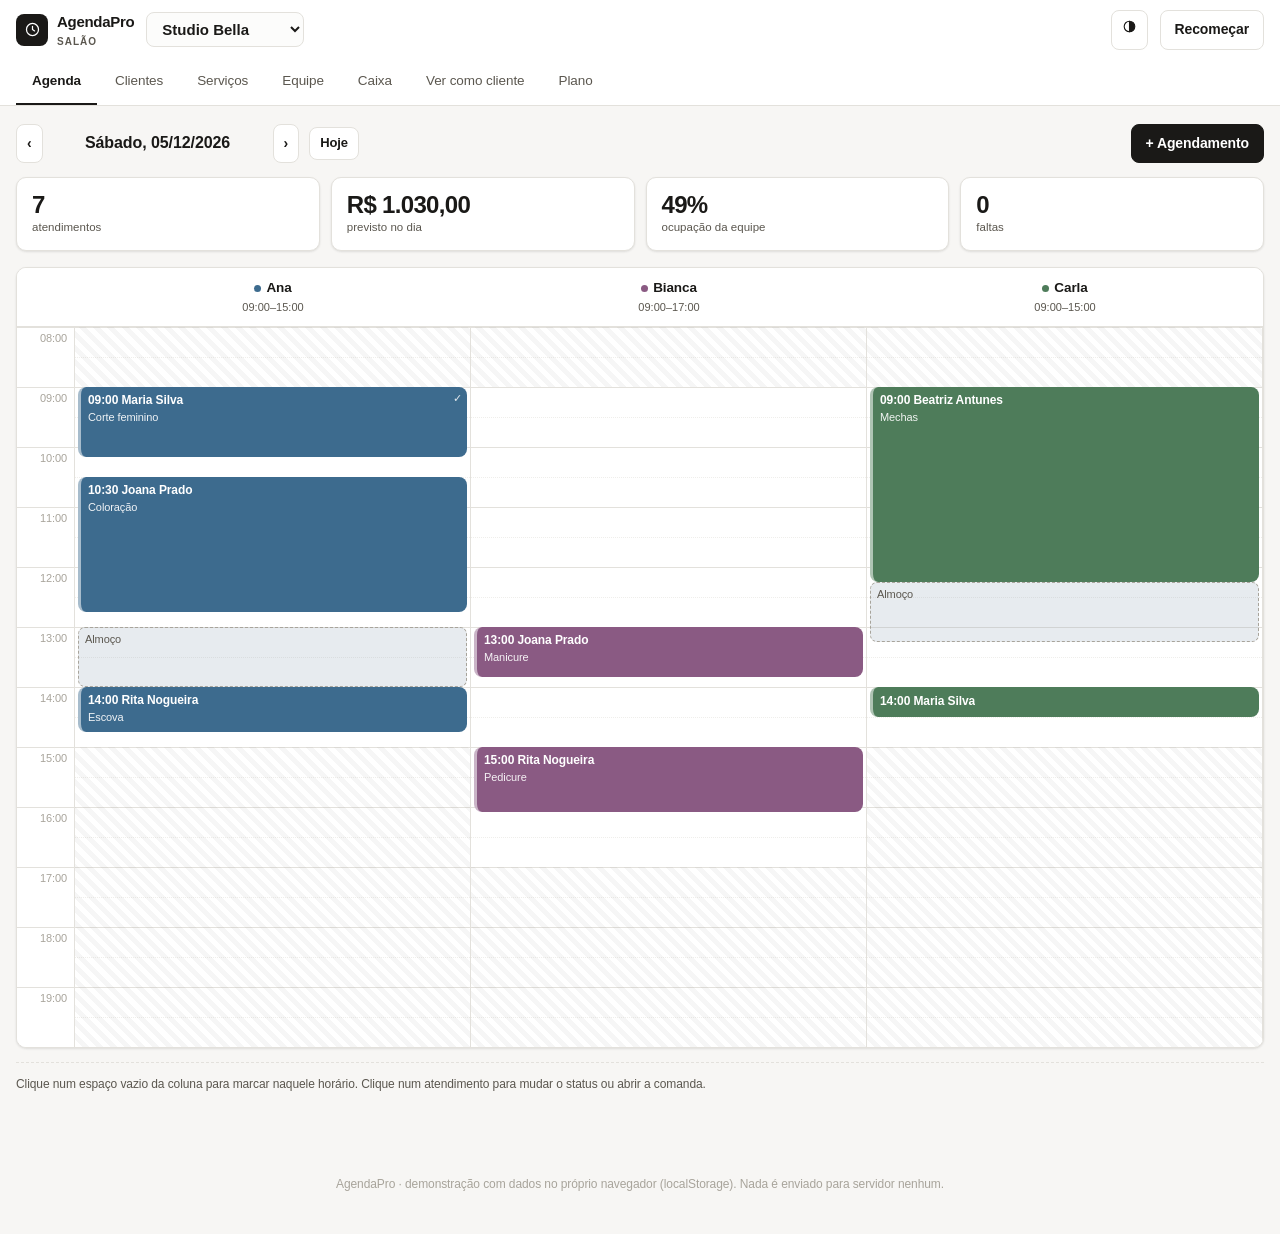
==== index.html @ 348e8862 "AgendaPro: agenda para salão, barbearia, manicure e estética Primeiro commit num repositório próprio" ====
<!DOCTYPE html>
<html lang="pt-BR">
<head>
<meta charset="UTF-8" />
<meta name="viewport" content="width=device-width, initial-scale=1" />
<title>AgendaPro</title>
<meta name="theme-color" content="#FFFFFF" />
<link rel="manifest" href="manifest.webmanifest" />
<link rel="icon" type="image/png" href="icones/icone-192.png" />
<link rel="apple-touch-icon" href="icones/apple-touch-icon.png" />
<!-- A raiz só encaminha para o app. Mesmo arranjo do AdminPro: quem digita o
     domínio cai direto na agenda, sem página intermediária. O <meta refresh>
     fica como rede para navegador com JavaScript desligado. -->
<meta http-equiv="refresh" content="0; url=app.html" />
<script>location.replace('app.html');</script>
<style>
  body{
    margin:0;height:100vh;display:grid;place-items:center;
    font:15px system-ui,-apple-system,"Segoe UI",Roboto,sans-serif;
    background:#F7F6F4;color:#5B574F;
  }
  a{color:#0C7568;font-weight:600}
</style>
</head>
<body>
  <p>Abrindo o AgendaPro… <a href="app.html">entrar agora</a></p>
</body>
</html>
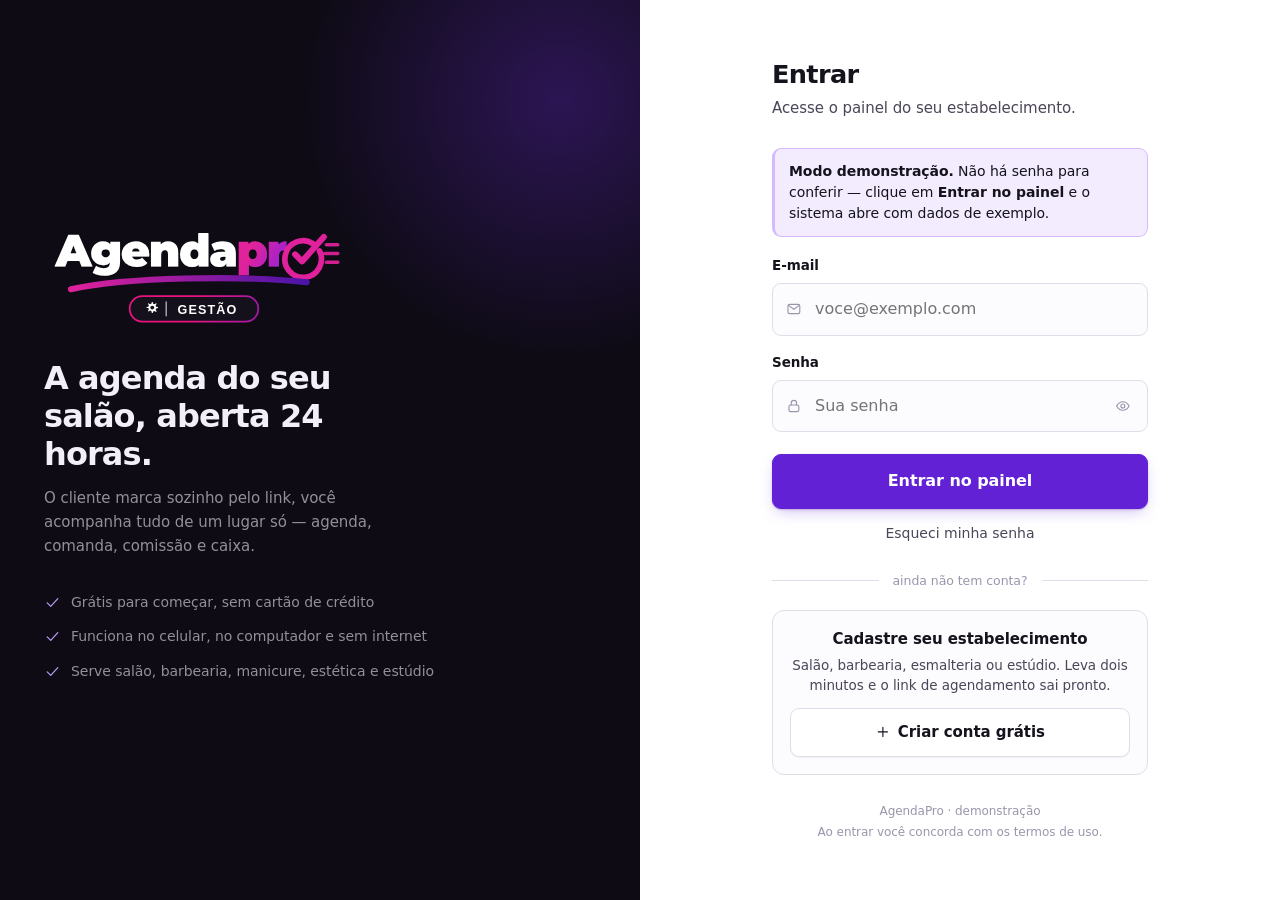
==== commit 4fc07674: "Tela de entrada, e o menu deixa de ser um "+" O botão do menu no celular Era o ícone de "+", que diz" ====
--- a/index.html
+++ b/index.html
@@ -11,8 +11,8 @@
 <!-- A raiz só encaminha para o app. Mesmo arranjo do AdminPro: quem digita o
      domínio cai direto na agenda, sem página intermediária. O <meta refresh>
      fica como rede para navegador com JavaScript desligado. -->
-<meta http-equiv="refresh" content="0; url=app.html" />
-<script>location.replace('app.html');</script>
+<meta http-equiv="refresh" content="0; url=entrar.html" />
+<script>location.replace('entrar.html');</script>
 <style>
   body{
     margin:0;height:100vh;display:grid;place-items:center;
@@ -23,6 +23,6 @@
 </style>
 </head>
 <body>
-  <p>Abrindo o AgendaPro… <a href="app.html">entrar agora</a></p>
+  <p>Abrindo o AgendaPro… <a href="entrar.html">entrar agora</a></p>
 </body>
 </html>
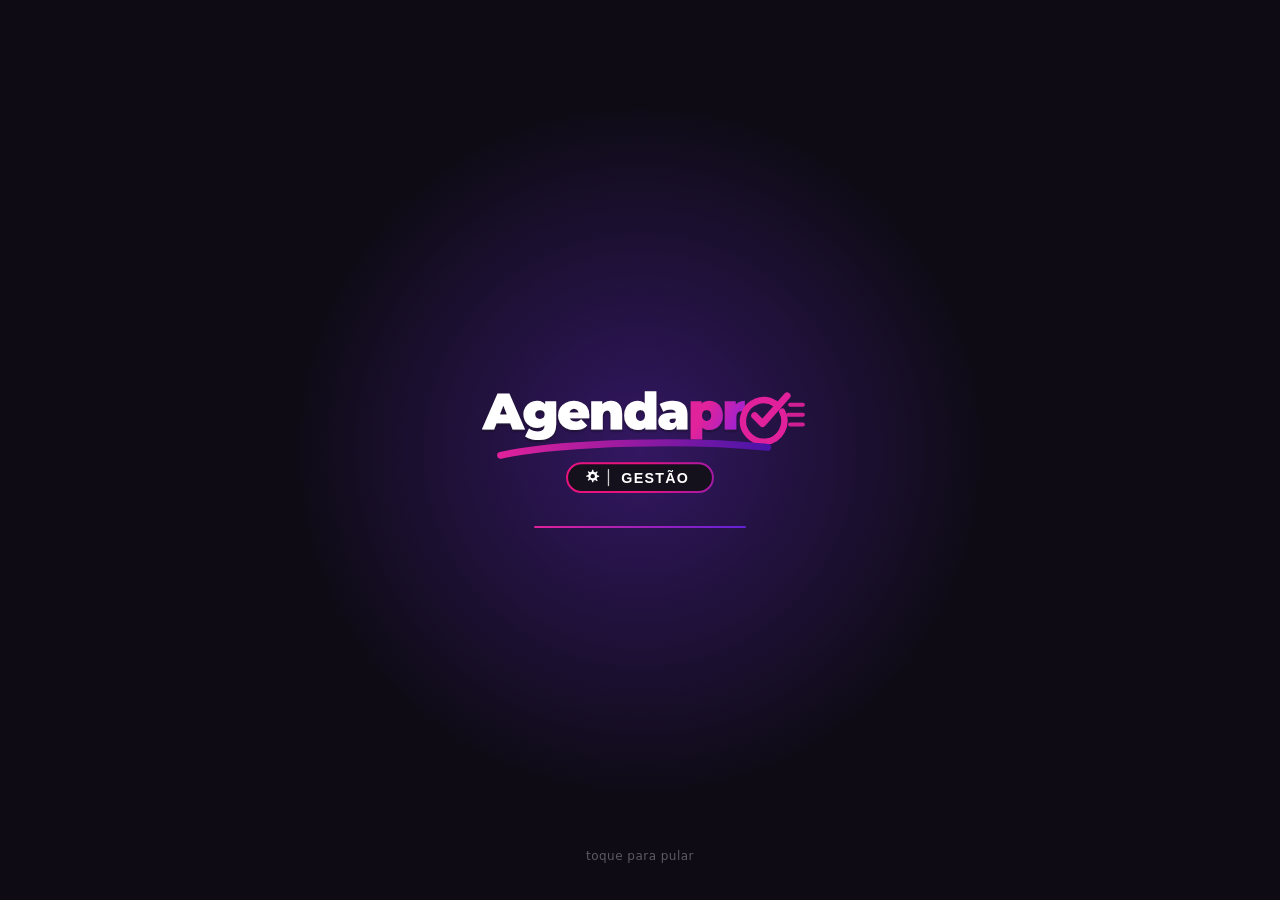
==== commit 740d8892: "O link do e-mail perdia o token na porta de entrada Mandar o `redirect_to` não basta: o Supabase só " ====
--- a/index.html
+++ b/index.html
@@ -12,7 +12,35 @@
      domínio cai direto na agenda, sem página intermediária. O <meta refresh>
      fica como rede para navegador com JavaScript desligado. -->
 <meta http-equiv="refresh" content="0; url=entrar.html" />
-<script>location.replace('entrar.html');</script>
+<script>
+/* ── O LINK DO E-MAIL PODE CAIR AQUI, E O TOKEN NÃO PODE MORRER NO CAMINHO ──
+   O Supabase só respeita o `redirect_to` que a gente manda se ele estiver na
+   lista de Redirect URLs do projeto. Fora dela — e por descuido ela fica
+   fora — ele devolve a pessoa para o "Site URL", que costuma ser a raiz do
+   site. Ou seja: aqui.
+
+   E aqui o `location.replace('entrar.html')` jogava o #fragmento FORA. Com
+   ele ia embora o token de recuperação, que É a prova de identidade de quem
+   esqueceu a senha. A pessoa clicava no link, via a tela de login pedindo a
+   senha que ela não lembra, e concluía que o sistema está quebrado.
+
+   Então o fragmento viaja junto, e cada tipo vai para o seu lugar:
+   recuperação para trocar a senha, o resto para entrar. Assim o caminho
+   funciona mesmo com a lista de Redirect URLs mal configurada — desde que o
+   Site URL aponte para o site. */
+(function(){
+  var h = location.hash || '';
+  var destino = 'entrar.html';
+  if(h.length > 1){
+    var f = new URLSearchParams(h.slice(1));
+    if(f.get('type') === 'recovery' || f.get('access_token') || f.get('error')){
+      if(f.get('type') === 'recovery') destino = 'nova-senha.html';
+      destino += h;
+    }
+  }
+  location.replace(destino);
+})();
+</script>
 <style>
   body{
     margin:0;height:100vh;display:grid;place-items:center;
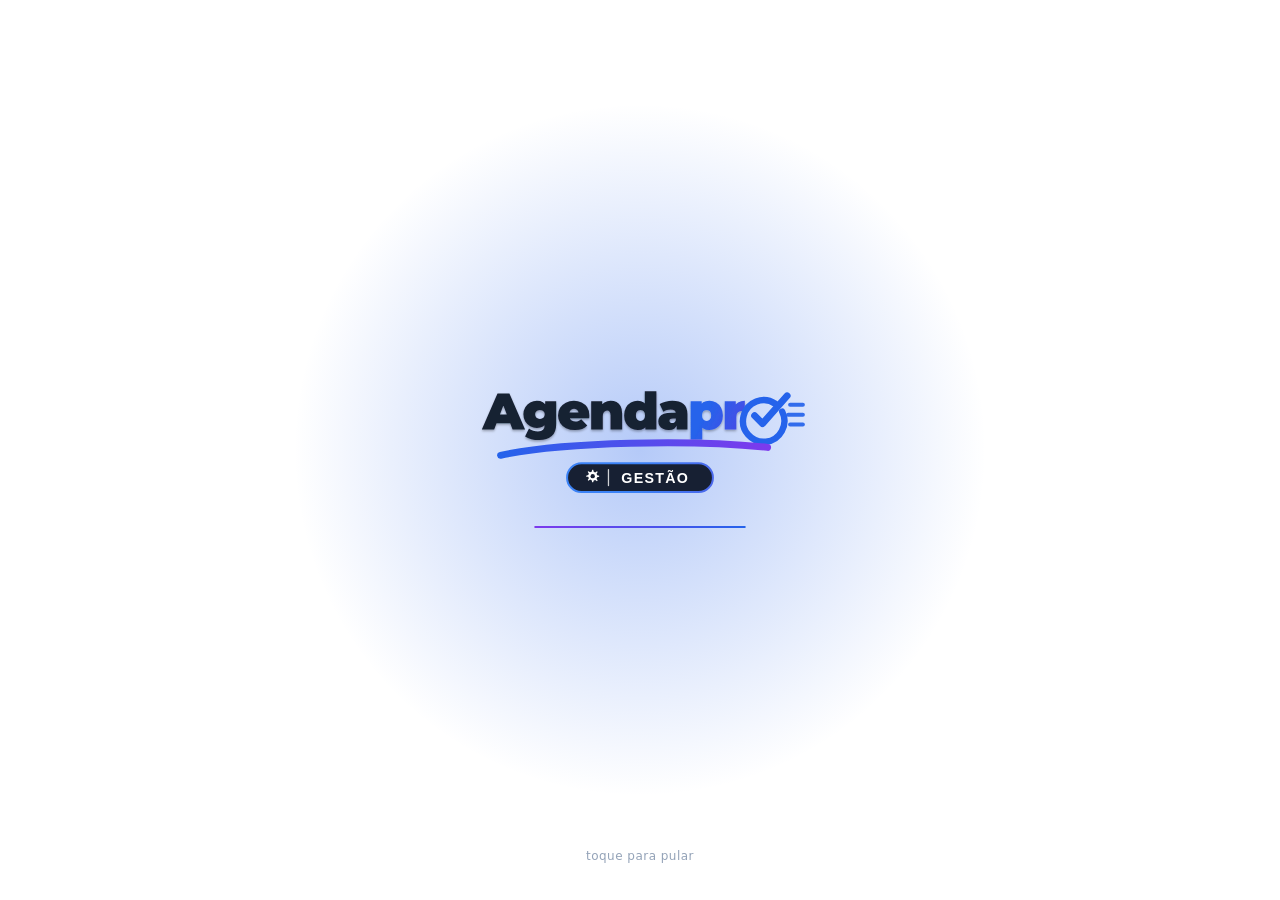
==== commit 4861e504: "Identidade nova: azul com roxo de apoio, e moldura clara O petróleo saiu. A interface passa a ser az" ====
--- a/index.html
+++ b/index.html
@@ -47,7 +47,7 @@
     font:15px system-ui,-apple-system,"Segoe UI",Roboto,sans-serif;
     background:#F7F6F4;color:#5B574F;
   }
-  a{color:#0C7568;font-weight:600}
+  a{color:#1D4ED8;font-weight:600}
 </style>
 </head>
 <body>
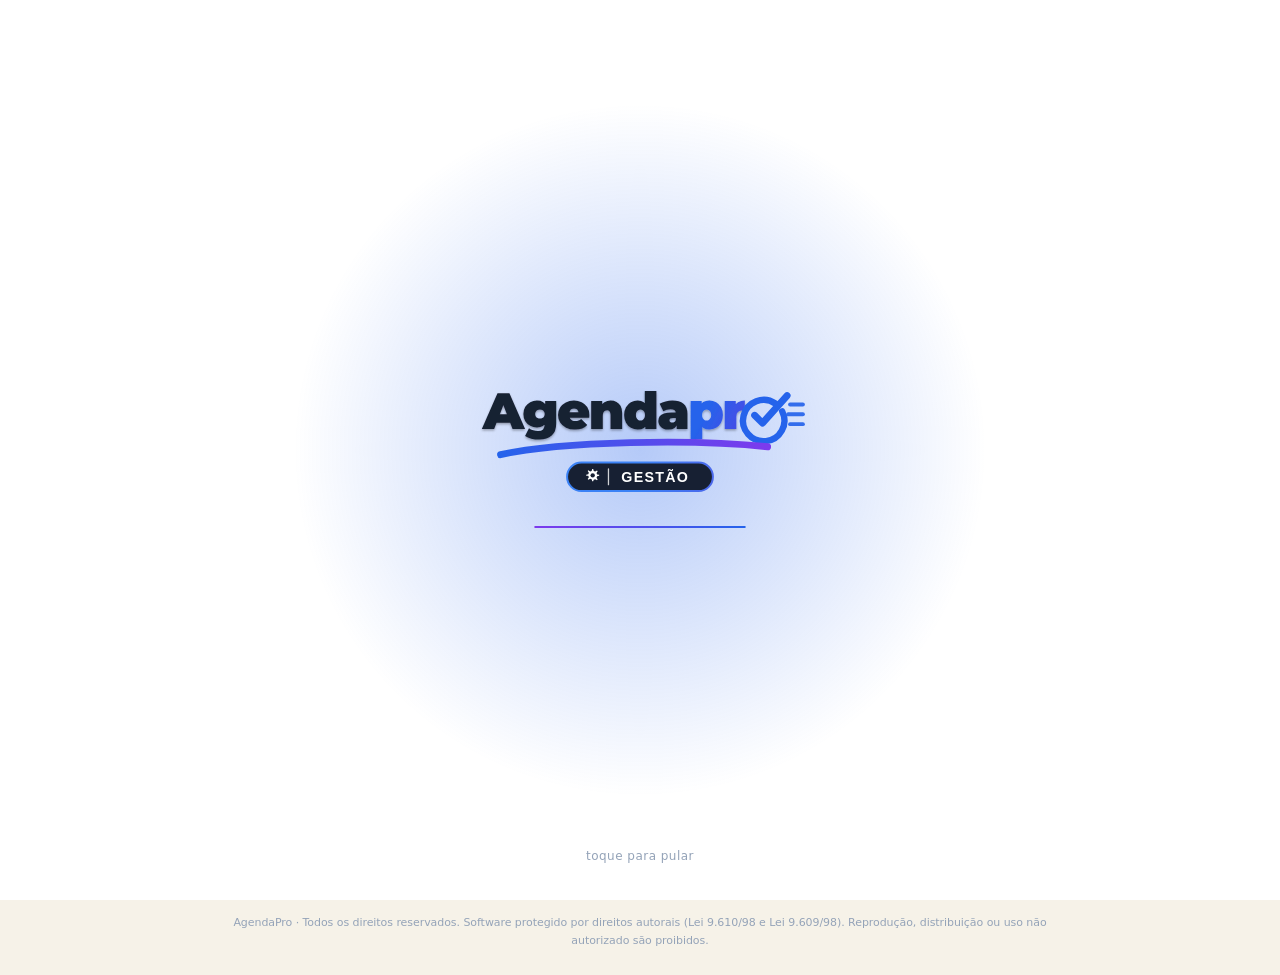
==== commit eaa02b4b: "Três portas abertas ao anon, e o teste que fecha a categoria VARREDURA: o que qualquer um lia sem te" ====
--- a/index.html
+++ b/index.html
@@ -48,9 +48,15 @@
     background:#F7F6F4;color:#5B574F;
   }
   a{color:#1D4ED8;font-weight:600}
+
+.rodape-legal{
+  max-width:900px;margin:0 auto;padding:14px 16px 26px;
+  font-size:11px;line-height:1.6;color:var(--txt3,#8a8a8a);text-align:center;
+}
 </style>
 </head>
 <body>
   <p>Abrindo o AgendaPro… <a href="entrar.html">entrar agora</a></p>
+<p class="rodape-legal">AgendaPro · Todos os direitos reservados. Software protegido por direitos autorais (Lei 9.610/98 e Lei 9.609/98). Reprodução, distribuição ou uso não autorizado são proibidos.</p>
 </body>
 </html>
